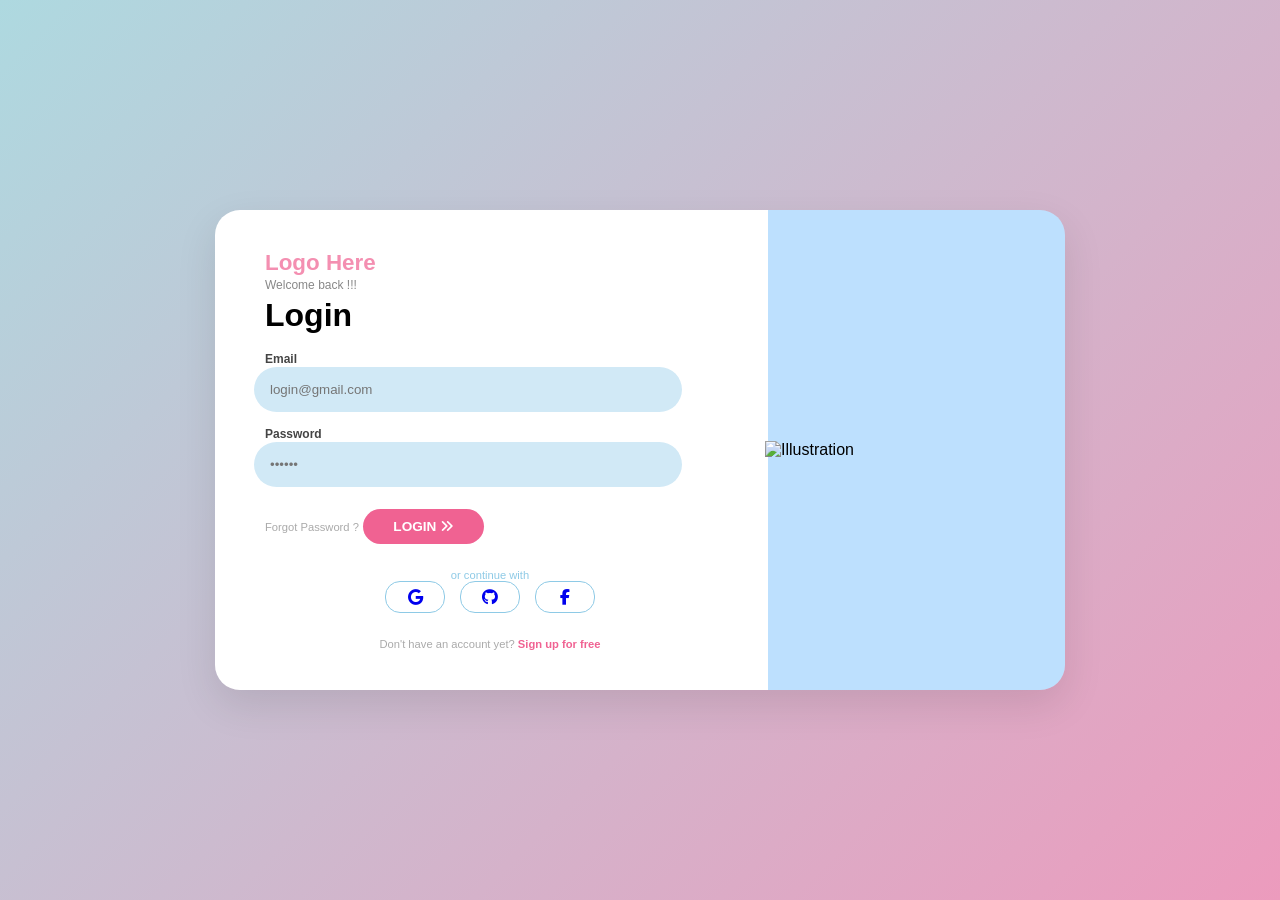
==== index.html @ 735516c8 "Update and rename task3.html to index.html" ====
<!DOCTYPE html>
<html lang="en">
<head>
    <meta charset="UTF-8">
    <meta name="viewport" content="width=device-width, initial-scale=1.0">
    <title>Login Page</title>
    <link rel="stylesheet" href="styles3.css">
    <link rel="stylesheet" href="https://cdnjs.cloudflare.com/ajax/libs/font-awesome/6.5.1/css/all.min.css">
</head>
<body>
    <main class="login-card">
        <div class="form-container">
            <h1 class="logo-text">Logo Here</h1>
            <p class="welcome-msg">Welcome back !!!</p>
            <h2 class="login-title">Login</h2>

            <form>
                <div class="input-group">
                    <label>Email</label>
                    <input type="email" placeholder="login@gmail.com">
                </div>

                <div class="input-group">
                    <label>Password</label>
                <div class="input-group">
    <div class="password-wrapper">
        <input type="password" id="password-field" placeholder="••••••">
    </div>
</div>
                </div>

                <a href="#" class="forgot-link">Forgot Password ?</a>

                <button type="submit" class="login-btn">
                    LOGIN <i class="fa-solid fa-angles-right"></i>
                </button>
            </form>

            <div class="social-divider">
                <span>or continue with</span>
                <div class="social-icons">
                    <a href="#"><i class="fa-brands fa-google"></i></a>
                    <a href="#"><i class="fa-brands fa-github"></i></a>
                    <a href="#"><i class="fa-brands fa-facebook-f"></i></a>
                </div>
            </div>

            <p class="signup-text">Don't have an account yet? <a href="#">Sign up for free</a></p>
        </div>

        <div class="image-container">
            <img src="2.png" alt="Illustration">
        </div>
    </main>
</body>

</html>
---- styles3.css ----
* {
    margin: 0;
    padding: 0;
    box-sizing: border-box;
    font-family: 'Segoe UI', Tahoma, sans-serif;
}

body {
    background: linear-gradient(135deg, #aed9e0 0%, #ec9bbd 100%);
    height: 100vh;
    display: flex;
    justify-content: center;
    align-items: center;
}

.login-card {
    background: white;
    /* Adjusted gradient to 65% to pull the blue section closer to the center */
    background: linear-gradient(to right, white 65%, #bde0fe 65%); 
    width: 850px; /* Slightly reduced width to feel more compact */
    height: 480px; 
    display: flex;
    border-radius: 25px;
    box-shadow: 0 15px 40px rgba(0,0,0,0.1);
    overflow: hidden; /* Changed to hidden to clip the blue background at the corners */
}

/* Form Section */
.form-container {
    flex: 1.5; /* Takes more space to push the blue divider to the right */
    padding: 40px 50px;
    display: flex;
    flex-direction: column;
    justify-content: center;
}

.logo-text { color: #f48fb1; font-size: 1.4rem; font-weight: bold; margin-bottom: 2px; }
.welcome-msg { color: #888; font-size: 0.75rem; margin-bottom: 5px; }
.login-title { font-size: 2rem; margin-bottom: 15px; font-weight: 700; }

/* Input Groups */
.input-group { margin-bottom: 12px; width: 100%; }

.label-row {
    display: flex;
    justify-content: space-between;
    align-items: center;
    margin-bottom: 4px;
}

.input-group label { font-size: 0.75rem; color: #444; font-weight: 600; }
.forgot-link { font-size: 0.7rem; color: #aaa; text-decoration: none; }

.input-group input {
    width: 95%;
    padding: 15px 16px;
    background-color: #d1e9f6; 
    border: none;
    border-radius: 25px;
    outline: none;
    margin-left: -11px;
}

/* Button & Socials */
.login-btn {
    background-color: #f06292;
    color: white;
    border: none;
    padding: 10px 30px;
    border-radius: 20px;
    font-weight: bold;
    cursor: pointer;
    width: fit-content;
    margin: 10px 0;
    font-size: 0.85rem;
}

.social-divider { text-align: center; font-size: 0.7rem; color: #8ecae6; margin: 15px 0 10px 0; }

.social-icons {
    display: flex;
    justify-content: center;
    gap: 15px;
}

.social-icons a {
    width: 60px;
    height: 32px;
    border: 1px solid #8ecae6;
    border-radius: 15px;
    display: flex;
    justify-content: center;
    align-items: center;
    text-decoration: none;
    font-size: 1rem;
}

/* Fixed Image Section */
.image-container {
    flex: 1; /* Smaller flex value to shrink the blue area */
    display: flex;
    align-items: flex-end; 
    justify-content: center;
    background-color: transparent; /* Background color is handled by the card gradient */
}

.image-container img {
    width: 100%;
    height: 100%;
    object-fit: cover; /* Ensures the image fills the container without empty edges */
    object-position: bottom left; /* Pins the character to the bottom left of its box */
}

.signup-text { margin-top: 15px; font-size: 0.7rem; text-align: center; color: #aaa; }
.signup-text a { color: #f06292; text-decoration: none; font-weight: bold; }
/* Image Side */
.image-container {
    flex: 1;
    display: flex;
    justify-content: center;
    align-items: center;
}

.image-container img {
    width: 140%;
    max-width: 440px; /* Reduced max-width to keep container short */
    height: auto;     /* Removed fixed height of 571px */
    display: block;
    margin-right: 101px;
}

/* Mobile Responsiveness */
/* Mobile Responsiveness - Fixed to show image */
@media (max-width: 768px) {
    .login-card {
        flex-direction: row; /* Forces side-by-side layout */
        width: 98%;          /* Uses full screen width */
        height: auto;        /* Let height adjust to content */
        padding: 15px;
        background: linear-gradient(to right, white 55%, #bde0fe 55%);
        align-items: center;
        overflow: hidden;
    }

    .form-container {
        flex: 1.5;           /* Gives form more room */
        padding: 10px;
        z-index: 2;
    }

    .image-container {
        flex: 1;             /* Keeps image section smaller */
        display: flex;
        justify-content: flex-end;
        align-items: center;
    }

    .image-container img {
        width: 164%;         /* Scales image up to overlap slightly */
        max-width: none;     /* Removes the desktop restriction */
        margin-right: -20px; /* Pulls image toward the right edge */
        height: 358px;
    }

    /* Shrink text for mobile to save horizontal space */
    .login-title { font-size: 1.5rem; }
    .logo-text { font-size: 1.2rem; }
    .input-group label, .forgot-link { font-size: 0.65rem; }
    
    .social-icons a {
        width: 40px;
        height: 25px;
    }
}
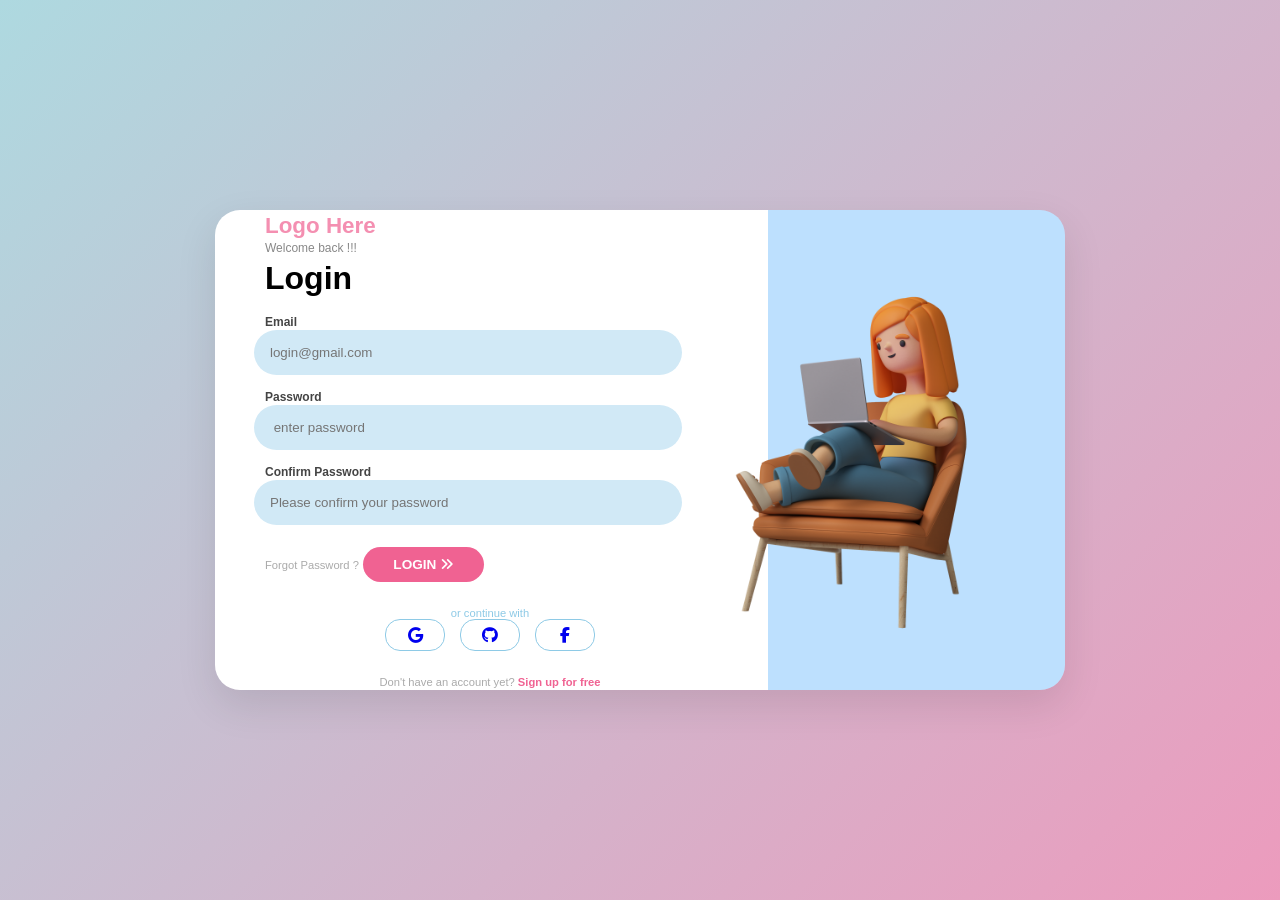
==== commit 317a846c: "Update index.html" ====
--- a/index.html
+++ b/index.html
@@ -5,6 +5,7 @@
     <meta name="viewport" content="width=device-width, initial-scale=1.0">
     <title>Login Page</title>
     <link rel="stylesheet" href="styles3.css">
+
     <link rel="stylesheet" href="https://cdnjs.cloudflare.com/ajax/libs/font-awesome/6.5.1/css/all.min.css">
 </head>
 <body>
@@ -14,27 +15,30 @@
             <p class="welcome-msg">Welcome back !!!</p>
             <h2 class="login-title">Login</h2>
 
-            <form>
-                <div class="input-group">
-                    <label>Email</label>
-                    <input type="email" placeholder="login@gmail.com">
-                </div>
+            <form id="loginForm">
+    <div class="input-group">
+        <label>Email</label>
+        <input type="email" id="email" placeholder="login@gmail.com" required>
+    </div>
 
-                <div class="input-group">
-                    <label>Password</label>
-                <div class="input-group">
+    <div class="input-group">
+        <label>Password</label>
+        <div class="password-wrapper">
+            <input type="password" id="password-field" placeholder=" enter password " required>
+        </div>
+        <p id="password-error" style="color: #ff4d4d; font-size: 0.8rem; margin-top: 5px; display: none;"></p>
+    </div>
+<div class="input-group"> <label>Confirm Password</label>
     <div class="password-wrapper">
-        <input type="password" id="password-field" placeholder="••••••">
+        <input type="password" id="confirm-password" placeholder="Please confirm your password" required>
     </div>
 </div>
-                </div>
+    <a href="#" class="forgot-link">Forgot Password ?</a>
 
-                <a href="#" class="forgot-link">Forgot Password ?</a>
-
-                <button type="submit" class="login-btn">
-                    LOGIN <i class="fa-solid fa-angles-right"></i>
-                </button>
-            </form>
+    <button type="submit" class="login-btn">
+        LOGIN <i class="fa-solid fa-angles-right"></i>
+    </button>
+</form>
 
             <div class="social-divider">
                 <span>or continue with</span>
@@ -52,6 +56,6 @@
             <img src="2.png" alt="Illustration">
         </div>
     </main>
+<script src="loginjava.js"></script>
 </body>
-
 </html>
